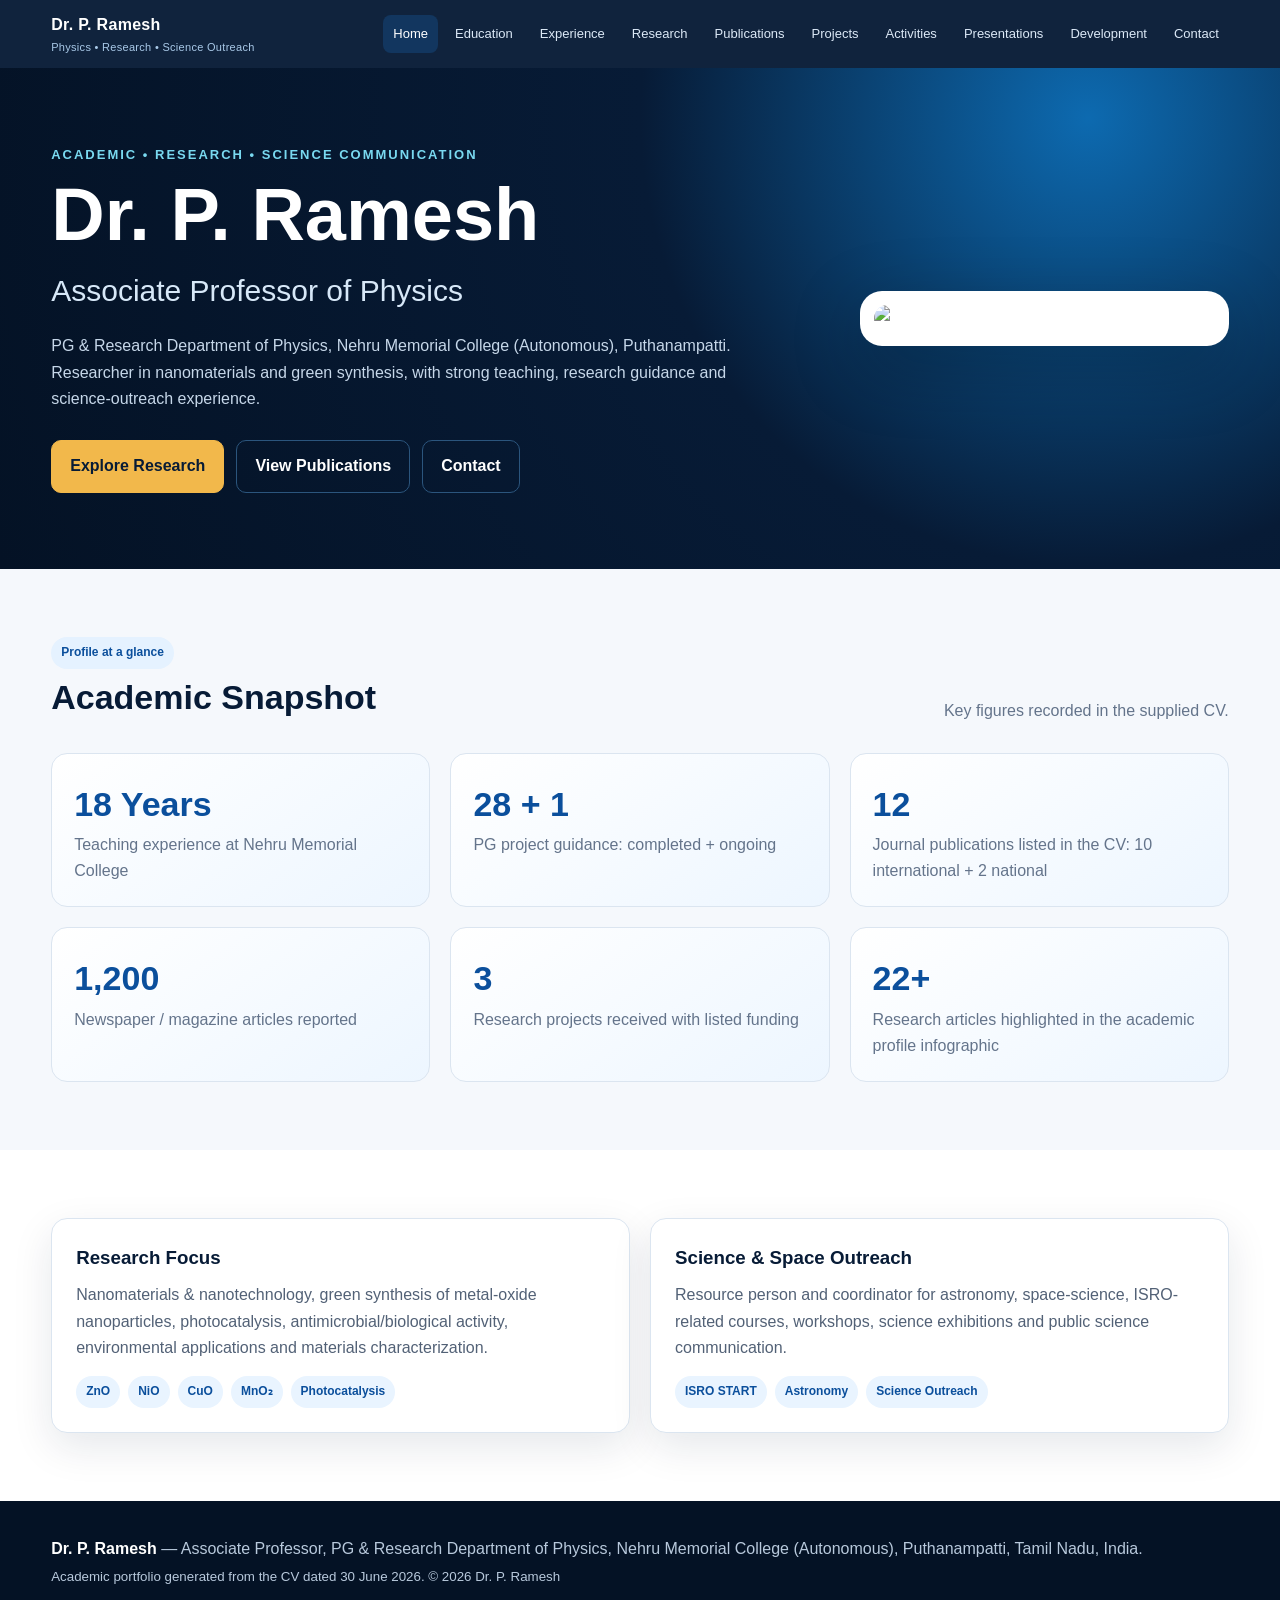
==== index.html @ 6a97613f "Add files via upload" ====
<!doctype html><html lang="en"><head><meta charset="utf-8">
<meta name="viewport" content="width=device-width,initial-scale=1"><meta name="description" content="Academic portfolio of Dr. P. Ramesh">
<title>Home | Dr. P. Ramesh</title><link rel="stylesheet" href="style.css"></head><body>

<nav class="nav"><div class="container inner">
<a class="brand" href="index.html">Dr. P. Ramesh<small>Physics • Research • Science Outreach</small></a>
<div class="navlinks">
<a href="index.html">Home</a><a href="education.html">Education</a><a href="experience.html">Experience</a>
<a href="research.html">Research</a><a href="publications.html">Publications</a><a href="projects.html">Projects</a>
<a href="activities.html">Activities</a><a href="presentations.html">Presentations</a><a href="development.html">Development</a><a href="contact.html">Contact</a>
</div></div></nav>
<main>
<section class="hero"><div class="container hero-grid">
<div><div class="eyebrow">Academic • Research • Science Communication</div>
<h1>Dr. P. Ramesh</h1><h2>Associate Professor of Physics</h2>
<p>PG & Research Department of Physics, Nehru Memorial College (Autonomous), Puthanampatti. Researcher in nanomaterials and green synthesis, with strong teaching, research guidance and science-outreach experience.</p>
<div class="btns"><a class="btn primary" href="research.html">Explore Research</a><a class="btn ghost" href="publications.html">View Publications</a><a class="btn ghost" href="contact.html">Contact</a></div>
</div><div class="profile-card"><img src="assets/profile-infographic.png" alt="Dr. P. Ramesh academic profile"></div>
</div></section>
<section><div class="container"><div class="section-head"><div><span class="kicker">Profile at a glance</span><h2>Academic Snapshot</h2></div><p>Key figures recorded in the supplied CV.</p></div>
<div class="grid">
<div class="stat"><b>18 Years</b><span>Teaching experience at Nehru Memorial College</span></div>
<div class="stat"><b>28 + 1</b><span>PG project guidance: completed + ongoing</span></div>
<div class="stat"><b>12</b><span>Journal publications listed in the CV: 10 international + 2 national</span></div>
<div class="stat"><b>1,200</b><span>Newspaper / magazine articles reported</span></div>
<div class="stat"><b>3</b><span>Research projects received with listed funding</span></div>
<div class="stat"><b>22+</b><span>Research articles highlighted in the academic profile infographic</span></div>
</div></div></section>
<section style="background:#fff"><div class="container grid2">
<div class="card"><h3>Research Focus</h3><p>Nanomaterials & nanotechnology, green synthesis of metal-oxide nanoparticles, photocatalysis, antimicrobial/biological activity, environmental applications and materials characterization.</p><div class="tags"><span class="tag">ZnO</span><span class="tag">NiO</span><span class="tag">CuO</span><span class="tag">MnO₂</span><span class="tag">Photocatalysis</span></div></div>
<div class="card"><h3>Science & Space Outreach</h3><p>Resource person and coordinator for astronomy, space-science, ISRO-related courses, workshops, science exhibitions and public science communication.</p><div class="tags"><span class="tag">ISRO START</span><span class="tag">Astronomy</span><span class="tag">Science Outreach</span></div></div>
</div></section>
</main><footer class="footer"><div class="container">
<strong>Dr. P. Ramesh</strong> — Associate Professor, PG & Research Department of Physics, Nehru Memorial College (Autonomous), Puthanampatti, Tamil Nadu, India.
<br><small>Academic portfolio generated from the CV dated 30 June 2026. © <span id="year"></span> Dr. P. Ramesh</small>
</div></footer><script src="script.js"></script></body></html>
---- style.css ----
:root{
  --navy:#071b36; --blue:#0b4f9c; --cyan:#00a8cc; --gold:#f2b84b;
  --ink:#172033; --muted:#64748b; --bg:#f5f8fc; --white:#fff;
  --line:#dbe5f0; --shadow:0 14px 40px rgba(7,27,54,.10);
}
*{box-sizing:border-box} html{scroll-behavior:smooth}
body{margin:0;font-family:Inter,Segoe UI,Arial,sans-serif;color:var(--ink);background:var(--bg);line-height:1.65}
a{color:inherit;text-decoration:none}
.container{width:min(1180px,92%);margin:auto}
.nav{position:sticky;top:0;z-index:20;background:rgba(7,27,54,.96);backdrop-filter:blur(12px);color:#fff}
.nav .inner{min-height:68px;display:flex;align-items:center;justify-content:space-between;gap:20px}
.brand{font-weight:800;letter-spacing:.3px}.brand small{display:block;color:#a9c9e8;font-weight:500;font-size:11px}
.navlinks{display:flex;gap:7px;flex-wrap:wrap;justify-content:flex-end}
.navlinks a{padding:8px 10px;border-radius:8px;font-size:13px;color:#dce9f7}
.navlinks a:hover,.navlinks a.active{background:#12365f;color:#fff}
.hero{padding:76px 0;background:radial-gradient(circle at 85% 10%,#0d6ab0 0,#071b36 38%,#041225 100%);color:#fff}
.hero-grid{display:grid;grid-template-columns:1.35fr .65fr;gap:44px;align-items:center}
.eyebrow{color:#79d9f0;font-weight:800;letter-spacing:2px;text-transform:uppercase;font-size:13px}
h1{font-size:clamp(42px,6vw,74px);line-height:1.03;margin:12px 0}
.hero h2{font-weight:500;color:#d7e8f8;font-size:clamp(20px,2.5vw,30px);margin:0 0 18px}
.hero p{color:#c6d7e9;max-width:720px}
.btns{display:flex;gap:12px;flex-wrap:wrap;margin-top:28px}
.btn{padding:12px 18px;border-radius:10px;font-weight:800;border:1px solid #2b557d}
.btn.primary{background:var(--gold);color:#071b36;border-color:var(--gold)}
.btn.ghost{background:transparent;color:#fff}
.profile-card{background:#fff;border-radius:22px;padding:14px;box-shadow:0 20px 70px rgba(0,0,0,.25)}
.profile-card img{display:block;width:100%;border-radius:14px}
section{padding:68px 0}
.section-head{display:flex;justify-content:space-between;align-items:end;gap:20px;margin-bottom:28px}
.section-head h2{font-size:34px;margin:0;color:var(--navy)}
.section-head p{margin:0;color:var(--muted);max-width:650px}
.grid{display:grid;grid-template-columns:repeat(3,1fr);gap:20px}
.grid2{display:grid;grid-template-columns:repeat(2,1fr);gap:20px}
.card{background:#fff;border:1px solid var(--line);border-radius:16px;padding:24px;box-shadow:var(--shadow)}
.card h3{margin:0 0 8px;color:var(--navy)} .card p{color:#526176;margin:0}
.stat{padding:22px;border-radius:16px;background:linear-gradient(145deg,#fff,#edf6ff);border:1px solid var(--line)}
.stat b{display:block;font-size:34px;color:var(--blue)} .stat span{color:var(--muted)}
.timeline{position:relative;margin-left:10px;padding-left:28px;border-left:2px solid #cfe0f1}
.item{position:relative;margin-bottom:28px}.item:before{content:"";position:absolute;left:-37px;top:7px;width:14px;height:14px;background:var(--gold);border:3px solid #fff;border-radius:50%;box-shadow:0 0 0 2px var(--blue)}
.item .date{font-weight:800;color:var(--blue);font-size:13px}.item h3{margin:4px 0}
.tags{display:flex;flex-wrap:wrap;gap:8px;margin-top:15px}.tag{padding:6px 10px;border-radius:999px;background:#e9f4ff;color:#0b4f9c;font-size:12px;font-weight:700}
.pub{padding:22px;background:#fff;border:1px solid var(--line);border-radius:14px;margin-bottom:14px}
.pub h3{margin:0 0 7px;font-size:18px;color:var(--navy)} .pub p{margin:0;color:#59677b}
.pub a{color:var(--blue);font-weight:700}
.table-wrap{overflow:auto}.table{width:100%;border-collapse:collapse;background:#fff;border-radius:14px;overflow:hidden}
.table th,.table td{padding:13px;border-bottom:1px solid var(--line);text-align:left;vertical-align:top}.table th{background:#edf5fc;color:var(--navy)}
.footer{background:#041225;color:#b8c9dc;padding:35px 0}.footer strong{color:#fff}
.kicker{display:inline-block;color:#0b4f9c;background:#e5f2ff;padding:6px 10px;border-radius:999px;font-size:12px;font-weight:800}
.list{padding-left:20px}.list li{margin:8px 0}
.quote{border-left:4px solid var(--gold);padding:18px 22px;background:#eef6ff;border-radius:0 12px 12px 0;color:#29415d;font-style:italic}
.notice{padding:15px 18px;background:#fff8e7;border:1px solid #f5dfaa;border-radius:12px;color:#684e17}
@media(max-width:850px){.hero-grid,.grid,.grid2{grid-template-columns:1fr}.nav .inner{align-items:flex-start;padding:12px 0}.navlinks{max-height:130px;overflow:auto}.hero{padding:55px 0}.section-head{display:block}.section-head p{margin-top:8px}}
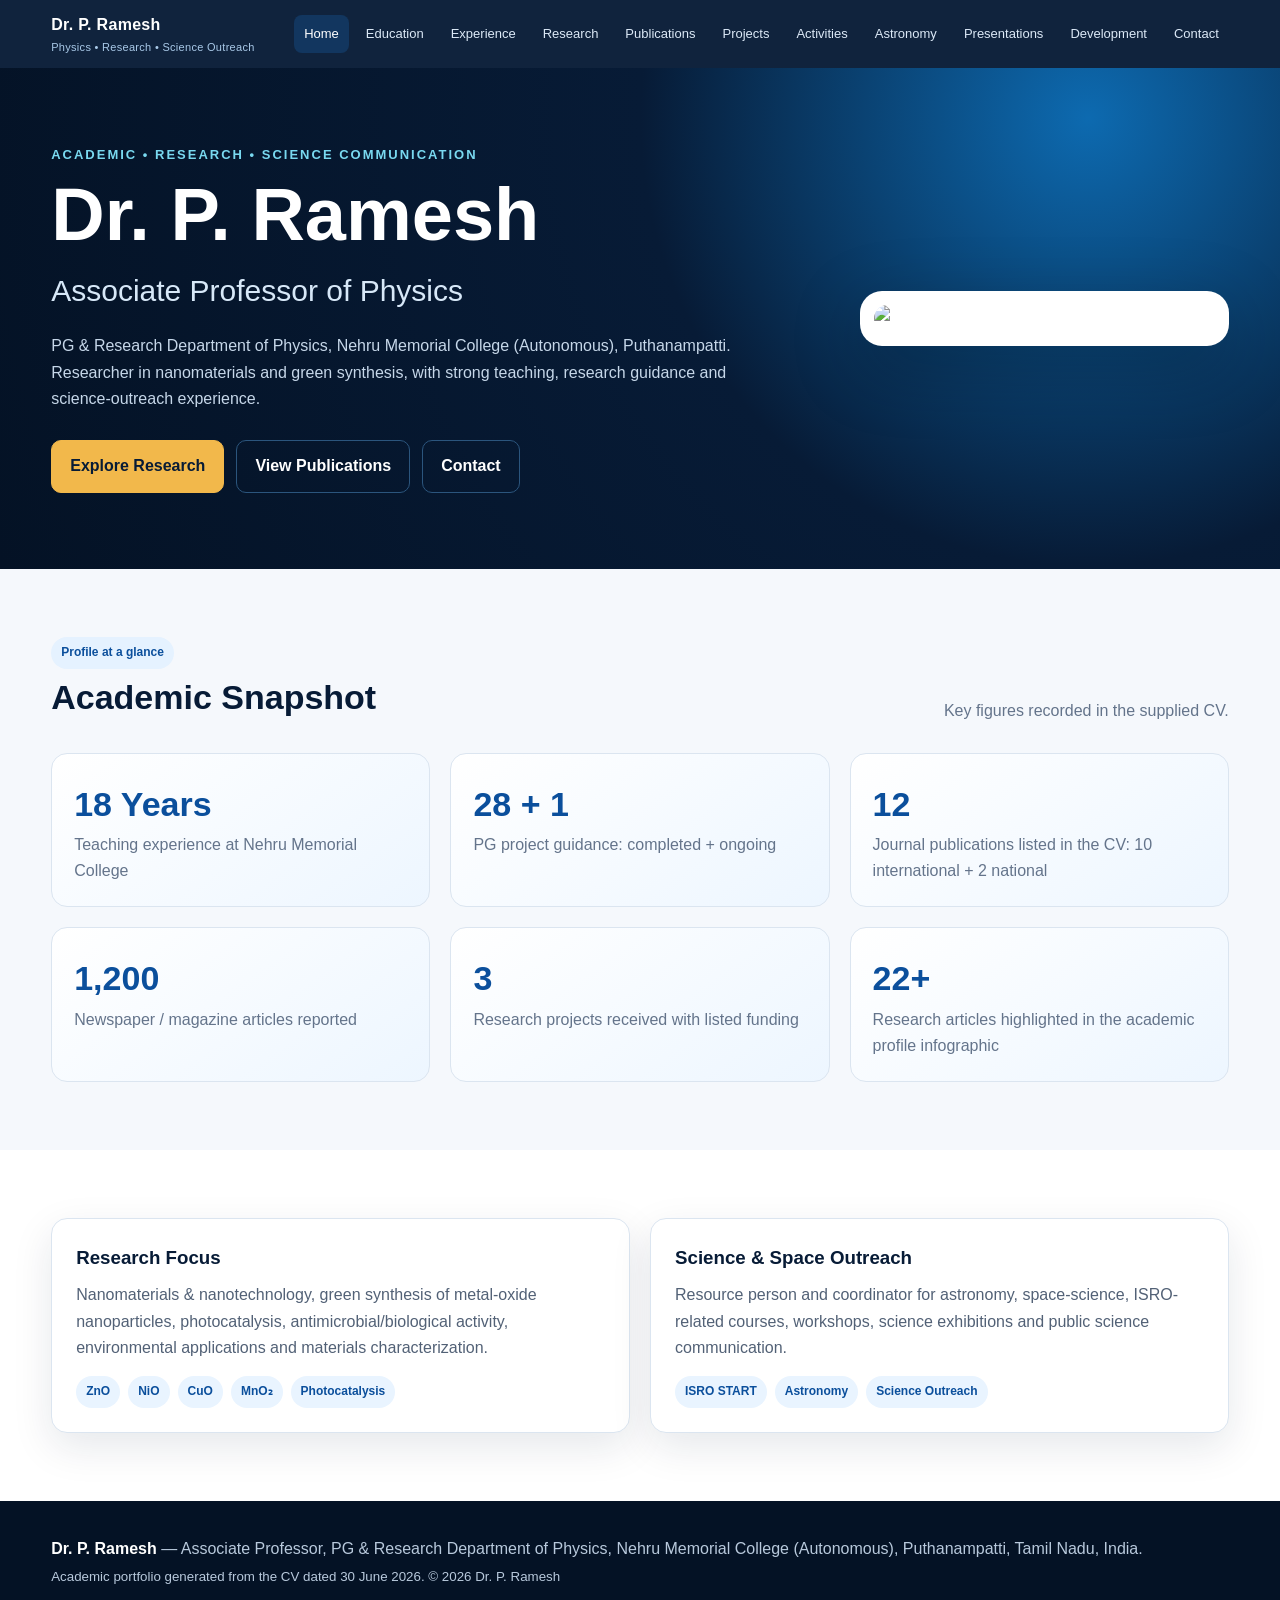
==== commit bc597414: "Add files via upload" ====
--- a/index.html
+++ b/index.html
@@ -7,7 +7,7 @@
 <div class="navlinks">
 <a href="index.html">Home</a><a href="education.html">Education</a><a href="experience.html">Experience</a>
 <a href="research.html">Research</a><a href="publications.html">Publications</a><a href="projects.html">Projects</a>
-<a href="activities.html">Activities</a><a href="presentations.html">Presentations</a><a href="development.html">Development</a><a href="contact.html">Contact</a>
+<a href="activities.html">Activities</a><a href="astronomy.html">Astronomy</a><a href="presentations.html">Presentations</a><a href="development.html">Development</a><a href="contact.html">Contact</a>
 </div></div></nav>
 <main>
 <section class="hero"><div class="container hero-grid">
--- a/style.css
+++ b/style.css
@@ -51,3 +51,5 @@
 .quote{border-left:4px solid var(--gold);padding:18px 22px;background:#eef6ff;border-radius:0 12px 12px 0;color:#29415d;font-style:italic}
 .notice{padding:15px 18px;background:#fff8e7;border:1px solid #f5dfaa;border-radius:12px;color:#684e17}
 @media(max-width:850px){.hero-grid,.grid,.grid2{grid-template-columns:1fr}.nav .inner{align-items:flex-start;padding:12px 0}.navlinks{max-height:130px;overflow:auto}.hero{padding:55px 0}.section-head{display:block}.section-head p{margin-top:8px}}
+
+.astrohero{padding:68px 0;background:radial-gradient(circle at 78% 15%,#174e80,#061a33 48%,#010914);color:#fff}.astrohero p{max-width:820px;color:#c7d9eb}.astrostats{display:grid;grid-template-columns:repeat(4,1fr);gap:14px;margin-top:28px}.astrostats div{padding:17px;border:1px solid #2b4e70;background:rgba(255,255,255,.07);border-radius:13px}.astrostats b{display:block;color:#f2bd4d;font-size:27px}.astrostats span{font-size:12px;color:#bdd0e2}.astrogrid{display:grid;grid-template-columns:repeat(3,1fr);gap:17px}.astrocard{background:#fff;border:1px solid #d9e5f0;border-radius:15px;padding:19px;box-shadow:0 12px 34px rgba(6,26,51,.09);position:relative}.astrocard:before{content:"";position:absolute;left:0;top:0;bottom:0;width:4px;background:linear-gradient(#09a7c7,#f2bd4d)}.astrodate{font-size:11px;font-weight:800;color:#0a5aa8}.astrocard h3{font-size:17px;line-height:1.35;color:#061a33;margin:6px 0}.astroplace{font-weight:700;color:#526176;font-size:12px}.astrocard p{font-size:13px;color:#64748b;margin:7px 0}@media(max-width:900px){.astrogrid{grid-template-columns:1fr 1fr}.astrostats{grid-template-columns:1fr 1fr}}@media(max-width:600px){.astrogrid{grid-template-columns:1fr}}
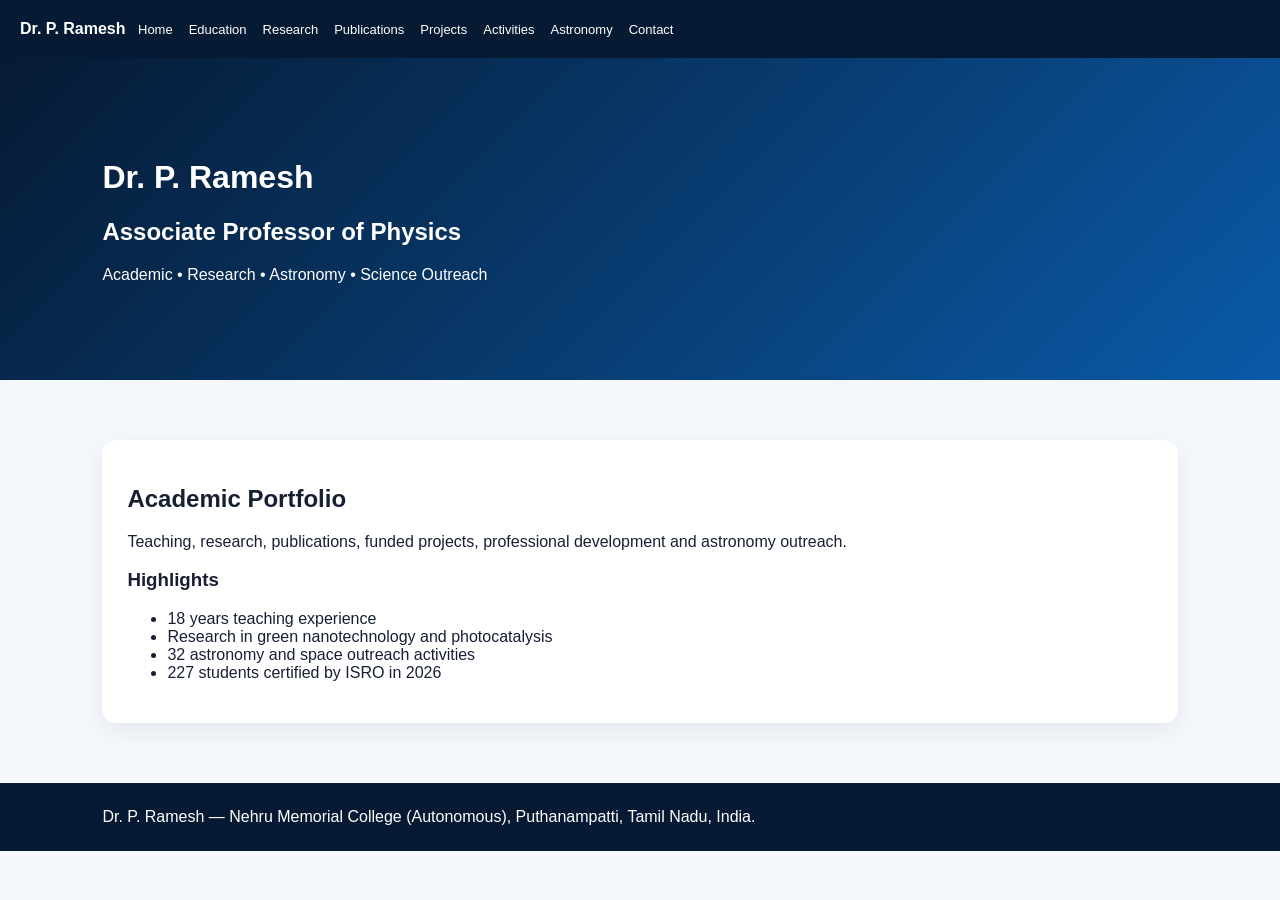
==== commit 3018c4be: "Add files via upload" ====
--- a/index.html
+++ b/index.html
@@ -1,36 +1 @@
-<!doctype html><html lang="en"><head><meta charset="utf-8">
-<meta name="viewport" content="width=device-width,initial-scale=1"><meta name="description" content="Academic portfolio of Dr. P. Ramesh">
-<title>Home | Dr. P. Ramesh</title><link rel="stylesheet" href="style.css"></head><body>
-
-<nav class="nav"><div class="container inner">
-<a class="brand" href="index.html">Dr. P. Ramesh<small>Physics • Research • Science Outreach</small></a>
-<div class="navlinks">
-<a href="index.html">Home</a><a href="education.html">Education</a><a href="experience.html">Experience</a>
-<a href="research.html">Research</a><a href="publications.html">Publications</a><a href="projects.html">Projects</a>
-<a href="activities.html">Activities</a><a href="astronomy.html">Astronomy</a><a href="presentations.html">Presentations</a><a href="development.html">Development</a><a href="contact.html">Contact</a>
-</div></div></nav>
-<main>
-<section class="hero"><div class="container hero-grid">
-<div><div class="eyebrow">Academic • Research • Science Communication</div>
-<h1>Dr. P. Ramesh</h1><h2>Associate Professor of Physics</h2>
-<p>PG & Research Department of Physics, Nehru Memorial College (Autonomous), Puthanampatti. Researcher in nanomaterials and green synthesis, with strong teaching, research guidance and science-outreach experience.</p>
-<div class="btns"><a class="btn primary" href="research.html">Explore Research</a><a class="btn ghost" href="publications.html">View Publications</a><a class="btn ghost" href="contact.html">Contact</a></div>
-</div><div class="profile-card"><img src="assets/profile-infographic.png" alt="Dr. P. Ramesh academic profile"></div>
-</div></section>
-<section><div class="container"><div class="section-head"><div><span class="kicker">Profile at a glance</span><h2>Academic Snapshot</h2></div><p>Key figures recorded in the supplied CV.</p></div>
-<div class="grid">
-<div class="stat"><b>18 Years</b><span>Teaching experience at Nehru Memorial College</span></div>
-<div class="stat"><b>28 + 1</b><span>PG project guidance: completed + ongoing</span></div>
-<div class="stat"><b>12</b><span>Journal publications listed in the CV: 10 international + 2 national</span></div>
-<div class="stat"><b>1,200</b><span>Newspaper / magazine articles reported</span></div>
-<div class="stat"><b>3</b><span>Research projects received with listed funding</span></div>
-<div class="stat"><b>22+</b><span>Research articles highlighted in the academic profile infographic</span></div>
-</div></div></section>
-<section style="background:#fff"><div class="container grid2">
-<div class="card"><h3>Research Focus</h3><p>Nanomaterials & nanotechnology, green synthesis of metal-oxide nanoparticles, photocatalysis, antimicrobial/biological activity, environmental applications and materials characterization.</p><div class="tags"><span class="tag">ZnO</span><span class="tag">NiO</span><span class="tag">CuO</span><span class="tag">MnO₂</span><span class="tag">Photocatalysis</span></div></div>
-<div class="card"><h3>Science & Space Outreach</h3><p>Resource person and coordinator for astronomy, space-science, ISRO-related courses, workshops, science exhibitions and public science communication.</p><div class="tags"><span class="tag">ISRO START</span><span class="tag">Astronomy</span><span class="tag">Science Outreach</span></div></div>
-</div></section>
-</main><footer class="footer"><div class="container">
-<strong>Dr. P. Ramesh</strong> — Associate Professor, PG & Research Department of Physics, Nehru Memorial College (Autonomous), Puthanampatti, Tamil Nadu, India.
-<br><small>Academic portfolio generated from the CV dated 30 June 2026. © <span id="year"></span> Dr. P. Ramesh</small>
-</div></footer><script src="script.js"></script></body></html>+<!doctype html><html><head><meta charset="utf-8"><meta name="viewport" content="width=device-width,initial-scale=1"><title>Dr. P. Ramesh Portfolio</title><style>body{font-family:Arial;margin:0;background:#f4f8fc;color:#172033}nav{background:#061a33;padding:20px;color:white}nav a{color:white;margin:8px;text-decoration:none;font-size:13px}.hero{padding:80px 8%;background:linear-gradient(135deg,#061a33,#0a5aa8);color:white}section{padding:45px 8%}.card{background:white;padding:25px;margin:15px 0;border-radius:14px;box-shadow:0 8px 25px #0001}.social{display:grid;grid-template-columns:repeat(3,1fr);gap:12px}.social a{padding:16px;background:#eef5fb;border-radius:10px;text-decoration:none;font-weight:bold;color:#064d8e}.social a:hover{background:#0a5aa8;color:white}@media(max-width:700px){.social{grid-template-columns:1fr}}footer{background:#061a33;color:white;padding:25px 8%}</style></head><body><nav><b>Dr. P. Ramesh</b> <a href="index.html">Home</a><a href="education.html">Education</a><a href="research.html">Research</a><a href="publications.html">Publications</a><a href="projects.html">Projects</a><a href="activities.html">Activities</a><a href="astronomy.html">Astronomy</a><a href="contact.html">Contact</a></nav><div class="hero"><h1>Dr. P. Ramesh</h1><h2>Associate Professor of Physics</h2><p>Academic • Research • Astronomy • Science Outreach</p></div><section><div class="card"><h2>Academic Portfolio</h2><p>Teaching, research, publications, funded projects, professional development and astronomy outreach.</p><h3>Highlights</h3><ul><li>18 years teaching experience</li><li>Research in green nanotechnology and photocatalysis</li><li>32 astronomy and space outreach activities</li><li>227 students certified by ISRO in 2026</li></ul></div></section><footer>Dr. P. Ramesh — Nehru Memorial College (Autonomous), Puthanampatti, Tamil Nadu, India.</footer></body></html>
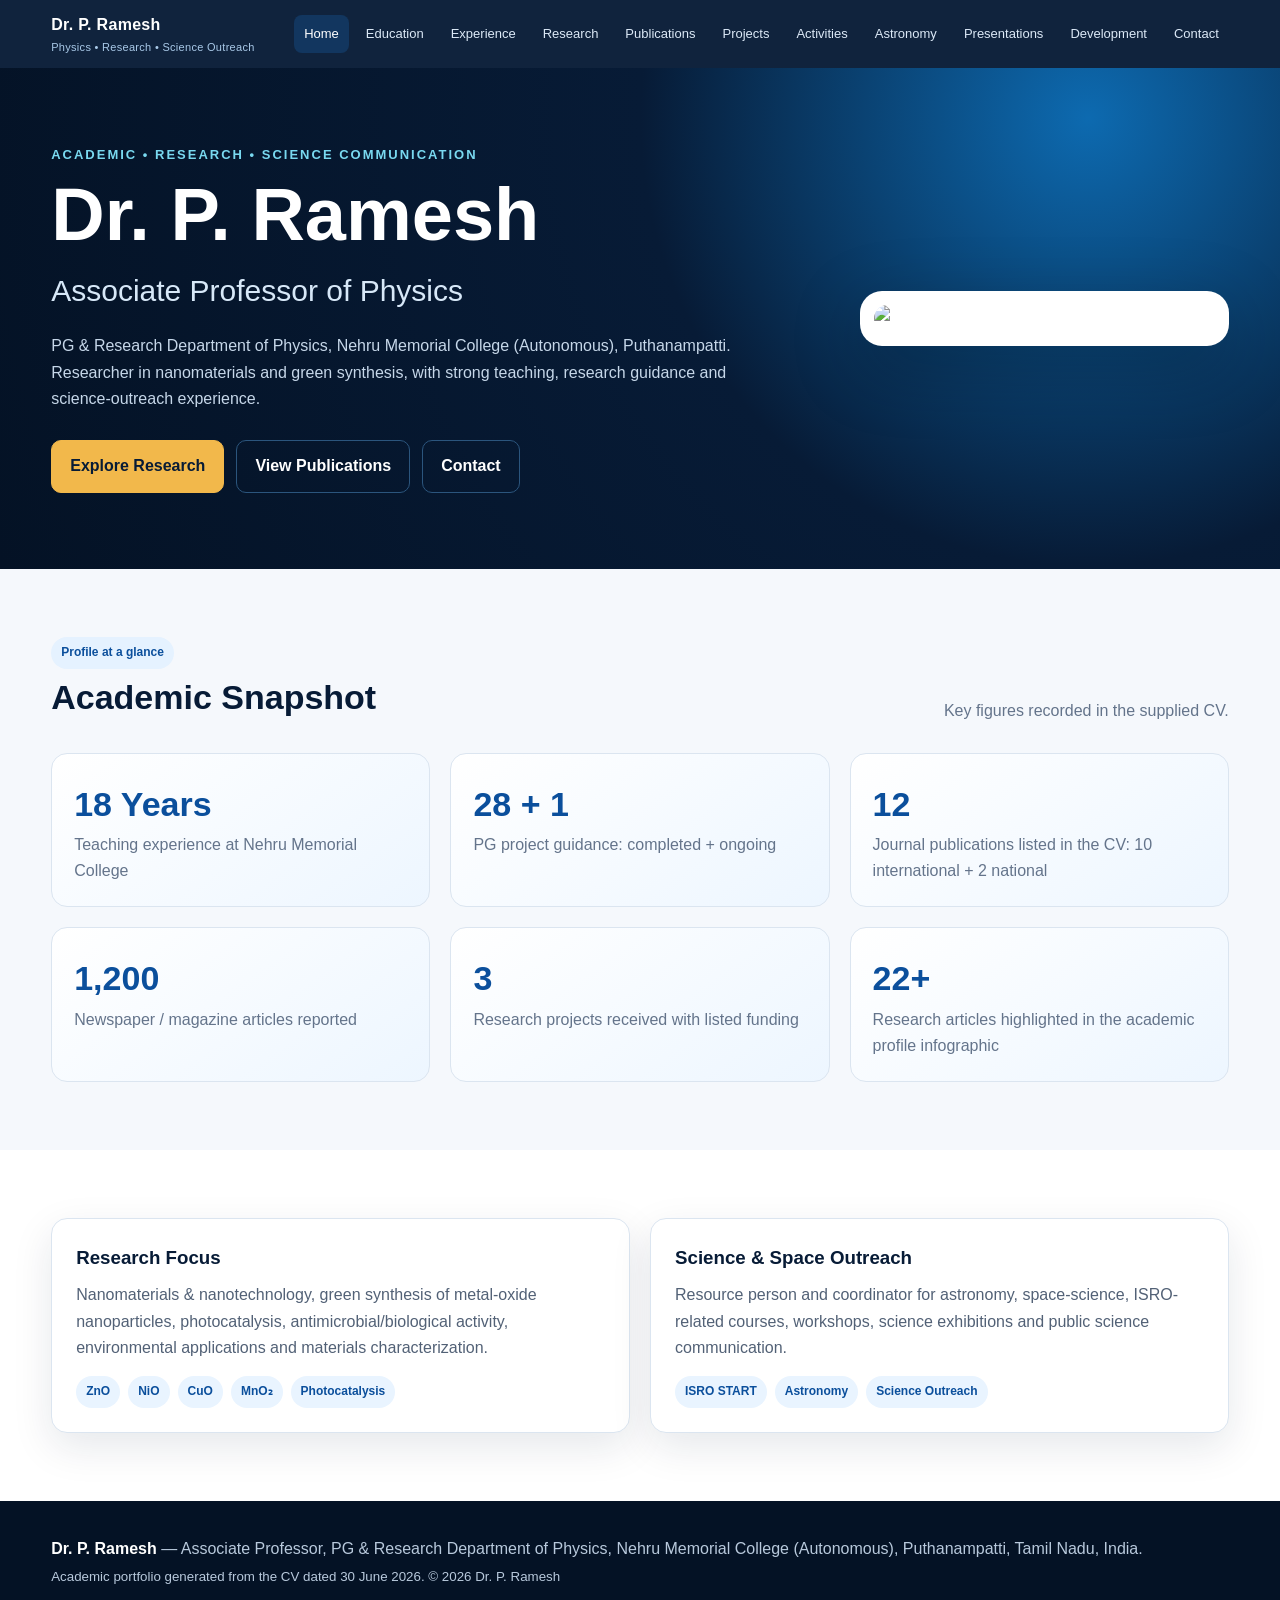
==== commit 254a1487: "Add files via upload" ====
--- a/index.html
+++ b/index.html
@@ -1 +1,36 @@
-<!doctype html><html><head><meta charset="utf-8"><meta name="viewport" content="width=device-width,initial-scale=1"><title>Dr. P. Ramesh Portfolio</title><style>body{font-family:Arial;margin:0;background:#f4f8fc;color:#172033}nav{background:#061a33;padding:20px;color:white}nav a{color:white;margin:8px;text-decoration:none;font-size:13px}.hero{padding:80px 8%;background:linear-gradient(135deg,#061a33,#0a5aa8);color:white}section{padding:45px 8%}.card{background:white;padding:25px;margin:15px 0;border-radius:14px;box-shadow:0 8px 25px #0001}.social{display:grid;grid-template-columns:repeat(3,1fr);gap:12px}.social a{padding:16px;background:#eef5fb;border-radius:10px;text-decoration:none;font-weight:bold;color:#064d8e}.social a:hover{background:#0a5aa8;color:white}@media(max-width:700px){.social{grid-template-columns:1fr}}footer{background:#061a33;color:white;padding:25px 8%}</style></head><body><nav><b>Dr. P. Ramesh</b> <a href="index.html">Home</a><a href="education.html">Education</a><a href="research.html">Research</a><a href="publications.html">Publications</a><a href="projects.html">Projects</a><a href="activities.html">Activities</a><a href="astronomy.html">Astronomy</a><a href="contact.html">Contact</a></nav><div class="hero"><h1>Dr. P. Ramesh</h1><h2>Associate Professor of Physics</h2><p>Academic • Research • Astronomy • Science Outreach</p></div><section><div class="card"><h2>Academic Portfolio</h2><p>Teaching, research, publications, funded projects, professional development and astronomy outreach.</p><h3>Highlights</h3><ul><li>18 years teaching experience</li><li>Research in green nanotechnology and photocatalysis</li><li>32 astronomy and space outreach activities</li><li>227 students certified by ISRO in 2026</li></ul></div></section><footer>Dr. P. Ramesh — Nehru Memorial College (Autonomous), Puthanampatti, Tamil Nadu, India.</footer></body></html>
+<!doctype html><html lang="en"><head><meta charset="utf-8">
+<meta name="viewport" content="width=device-width,initial-scale=1"><meta name="description" content="Academic portfolio of Dr. P. Ramesh">
+<title>Home | Dr. P. Ramesh</title><link rel="stylesheet" href="style.css"></head><body>
+
+<nav class="nav"><div class="container inner">
+<a class="brand" href="index.html">Dr. P. Ramesh<small>Physics • Research • Science Outreach</small></a>
+<div class="navlinks">
+<a href="index.html">Home</a><a href="education.html">Education</a><a href="experience.html">Experience</a>
+<a href="research.html">Research</a><a href="publications.html">Publications</a><a href="projects.html">Projects</a>
+<a href="activities.html">Activities</a><a href="astronomy.html">Astronomy</a><a href="presentations.html">Presentations</a><a href="development.html">Development</a><a href="contact.html">Contact</a>
+</div></div></nav>
+<main>
+<section class="hero"><div class="container hero-grid">
+<div><div class="eyebrow">Academic • Research • Science Communication</div>
+<h1>Dr. P. Ramesh</h1><h2>Associate Professor of Physics</h2>
+<p>PG & Research Department of Physics, Nehru Memorial College (Autonomous), Puthanampatti. Researcher in nanomaterials and green synthesis, with strong teaching, research guidance and science-outreach experience.</p>
+<div class="btns"><a class="btn primary" href="research.html">Explore Research</a><a class="btn ghost" href="publications.html">View Publications</a><a class="btn ghost" href="contact.html">Contact</a></div>
+</div><div class="profile-card"><img src="assets/profile-infographic.png" alt="Dr. P. Ramesh academic profile"></div>
+</div></section>
+<section><div class="container"><div class="section-head"><div><span class="kicker">Profile at a glance</span><h2>Academic Snapshot</h2></div><p>Key figures recorded in the supplied CV.</p></div>
+<div class="grid">
+<div class="stat"><b>18 Years</b><span>Teaching experience at Nehru Memorial College</span></div>
+<div class="stat"><b>28 + 1</b><span>PG project guidance: completed + ongoing</span></div>
+<div class="stat"><b>12</b><span>Journal publications listed in the CV: 10 international + 2 national</span></div>
+<div class="stat"><b>1,200</b><span>Newspaper / magazine articles reported</span></div>
+<div class="stat"><b>3</b><span>Research projects received with listed funding</span></div>
+<div class="stat"><b>22+</b><span>Research articles highlighted in the academic profile infographic</span></div>
+</div></div></section>
+<section style="background:#fff"><div class="container grid2">
+<div class="card"><h3>Research Focus</h3><p>Nanomaterials & nanotechnology, green synthesis of metal-oxide nanoparticles, photocatalysis, antimicrobial/biological activity, environmental applications and materials characterization.</p><div class="tags"><span class="tag">ZnO</span><span class="tag">NiO</span><span class="tag">CuO</span><span class="tag">MnO₂</span><span class="tag">Photocatalysis</span></div></div>
+<div class="card"><h3>Science & Space Outreach</h3><p>Resource person and coordinator for astronomy, space-science, ISRO-related courses, workshops, science exhibitions and public science communication.</p><div class="tags"><span class="tag">ISRO START</span><span class="tag">Astronomy</span><span class="tag">Science Outreach</span></div></div>
+</div></section>
+</main><footer class="footer"><div class="container">
+<strong>Dr. P. Ramesh</strong> — Associate Professor, PG & Research Department of Physics, Nehru Memorial College (Autonomous), Puthanampatti, Tamil Nadu, India.
+<br><small>Academic portfolio generated from the CV dated 30 June 2026. © <span id="year"></span> Dr. P. Ramesh</small>
+</div></footer><script src="script.js"></script></body></html>
--- a/style.css
+++ b/style.css
@@ -0,0 +1,55 @@
+
+:root{
+  --navy:#071b36; --blue:#0b4f9c; --cyan:#00a8cc; --gold:#f2b84b;
+  --ink:#172033; --muted:#64748b; --bg:#f5f8fc; --white:#fff;
+  --line:#dbe5f0; --shadow:0 14px 40px rgba(7,27,54,.10);
+}
+*{box-sizing:border-box} html{scroll-behavior:smooth}
+body{margin:0;font-family:Inter,Segoe UI,Arial,sans-serif;color:var(--ink);background:var(--bg);line-height:1.65}
+a{color:inherit;text-decoration:none}
+.container{width:min(1180px,92%);margin:auto}
+.nav{position:sticky;top:0;z-index:20;background:rgba(7,27,54,.96);backdrop-filter:blur(12px);color:#fff}
+.nav .inner{min-height:68px;display:flex;align-items:center;justify-content:space-between;gap:20px}
+.brand{font-weight:800;letter-spacing:.3px}.brand small{display:block;color:#a9c9e8;font-weight:500;font-size:11px}
+.navlinks{display:flex;gap:7px;flex-wrap:wrap;justify-content:flex-end}
+.navlinks a{padding:8px 10px;border-radius:8px;font-size:13px;color:#dce9f7}
+.navlinks a:hover,.navlinks a.active{background:#12365f;color:#fff}
+.hero{padding:76px 0;background:radial-gradient(circle at 85% 10%,#0d6ab0 0,#071b36 38%,#041225 100%);color:#fff}
+.hero-grid{display:grid;grid-template-columns:1.35fr .65fr;gap:44px;align-items:center}
+.eyebrow{color:#79d9f0;font-weight:800;letter-spacing:2px;text-transform:uppercase;font-size:13px}
+h1{font-size:clamp(42px,6vw,74px);line-height:1.03;margin:12px 0}
+.hero h2{font-weight:500;color:#d7e8f8;font-size:clamp(20px,2.5vw,30px);margin:0 0 18px}
+.hero p{color:#c6d7e9;max-width:720px}
+.btns{display:flex;gap:12px;flex-wrap:wrap;margin-top:28px}
+.btn{padding:12px 18px;border-radius:10px;font-weight:800;border:1px solid #2b557d}
+.btn.primary{background:var(--gold);color:#071b36;border-color:var(--gold)}
+.btn.ghost{background:transparent;color:#fff}
+.profile-card{background:#fff;border-radius:22px;padding:14px;box-shadow:0 20px 70px rgba(0,0,0,.25)}
+.profile-card img{display:block;width:100%;border-radius:14px}
+section{padding:68px 0}
+.section-head{display:flex;justify-content:space-between;align-items:end;gap:20px;margin-bottom:28px}
+.section-head h2{font-size:34px;margin:0;color:var(--navy)}
+.section-head p{margin:0;color:var(--muted);max-width:650px}
+.grid{display:grid;grid-template-columns:repeat(3,1fr);gap:20px}
+.grid2{display:grid;grid-template-columns:repeat(2,1fr);gap:20px}
+.card{background:#fff;border:1px solid var(--line);border-radius:16px;padding:24px;box-shadow:var(--shadow)}
+.card h3{margin:0 0 8px;color:var(--navy)} .card p{color:#526176;margin:0}
+.stat{padding:22px;border-radius:16px;background:linear-gradient(145deg,#fff,#edf6ff);border:1px solid var(--line)}
+.stat b{display:block;font-size:34px;color:var(--blue)} .stat span{color:var(--muted)}
+.timeline{position:relative;margin-left:10px;padding-left:28px;border-left:2px solid #cfe0f1}
+.item{position:relative;margin-bottom:28px}.item:before{content:"";position:absolute;left:-37px;top:7px;width:14px;height:14px;background:var(--gold);border:3px solid #fff;border-radius:50%;box-shadow:0 0 0 2px var(--blue)}
+.item .date{font-weight:800;color:var(--blue);font-size:13px}.item h3{margin:4px 0}
+.tags{display:flex;flex-wrap:wrap;gap:8px;margin-top:15px}.tag{padding:6px 10px;border-radius:999px;background:#e9f4ff;color:#0b4f9c;font-size:12px;font-weight:700}
+.pub{padding:22px;background:#fff;border:1px solid var(--line);border-radius:14px;margin-bottom:14px}
+.pub h3{margin:0 0 7px;font-size:18px;color:var(--navy)} .pub p{margin:0;color:#59677b}
+.pub a{color:var(--blue);font-weight:700}
+.table-wrap{overflow:auto}.table{width:100%;border-collapse:collapse;background:#fff;border-radius:14px;overflow:hidden}
+.table th,.table td{padding:13px;border-bottom:1px solid var(--line);text-align:left;vertical-align:top}.table th{background:#edf5fc;color:var(--navy)}
+.footer{background:#041225;color:#b8c9dc;padding:35px 0}.footer strong{color:#fff}
+.kicker{display:inline-block;color:#0b4f9c;background:#e5f2ff;padding:6px 10px;border-radius:999px;font-size:12px;font-weight:800}
+.list{padding-left:20px}.list li{margin:8px 0}
+.quote{border-left:4px solid var(--gold);padding:18px 22px;background:#eef6ff;border-radius:0 12px 12px 0;color:#29415d;font-style:italic}
+.notice{padding:15px 18px;background:#fff8e7;border:1px solid #f5dfaa;border-radius:12px;color:#684e17}
+@media(max-width:850px){.hero-grid,.grid,.grid2{grid-template-columns:1fr}.nav .inner{align-items:flex-start;padding:12px 0}.navlinks{max-height:130px;overflow:auto}.hero{padding:55px 0}.section-head{display:block}.section-head p{margin-top:8px}}
+
+.astrohero{padding:68px 0;background:radial-gradient(circle at 78% 15%,#174e80,#061a33 48%,#010914);color:#fff}.astrohero p{max-width:820px;color:#c7d9eb}.astrostats{display:grid;grid-template-columns:repeat(4,1fr);gap:14px;margin-top:28px}.astrostats div{padding:17px;border:1px solid #2b4e70;background:rgba(255,255,255,.07);border-radius:13px}.astrostats b{display:block;color:#f2bd4d;font-size:27px}.astrostats span{font-size:12px;color:#bdd0e2}.astrogrid{display:grid;grid-template-columns:repeat(3,1fr);gap:17px}.astrocard{background:#fff;border:1px solid #d9e5f0;border-radius:15px;padding:19px;box-shadow:0 12px 34px rgba(6,26,51,.09);position:relative}.astrocard:before{content:"";position:absolute;left:0;top:0;bottom:0;width:4px;background:linear-gradient(#09a7c7,#f2bd4d)}.astrodate{font-size:11px;font-weight:800;color:#0a5aa8}.astrocard h3{font-size:17px;line-height:1.35;color:#061a33;margin:6px 0}.astroplace{font-weight:700;color:#526176;font-size:12px}.astrocard p{font-size:13px;color:#64748b;margin:7px 0}@media(max-width:900px){.astrogrid{grid-template-columns:1fr 1fr}.astrostats{grid-template-columns:1fr 1fr}}@media(max-width:600px){.astrogrid{grid-template-columns:1fr}}
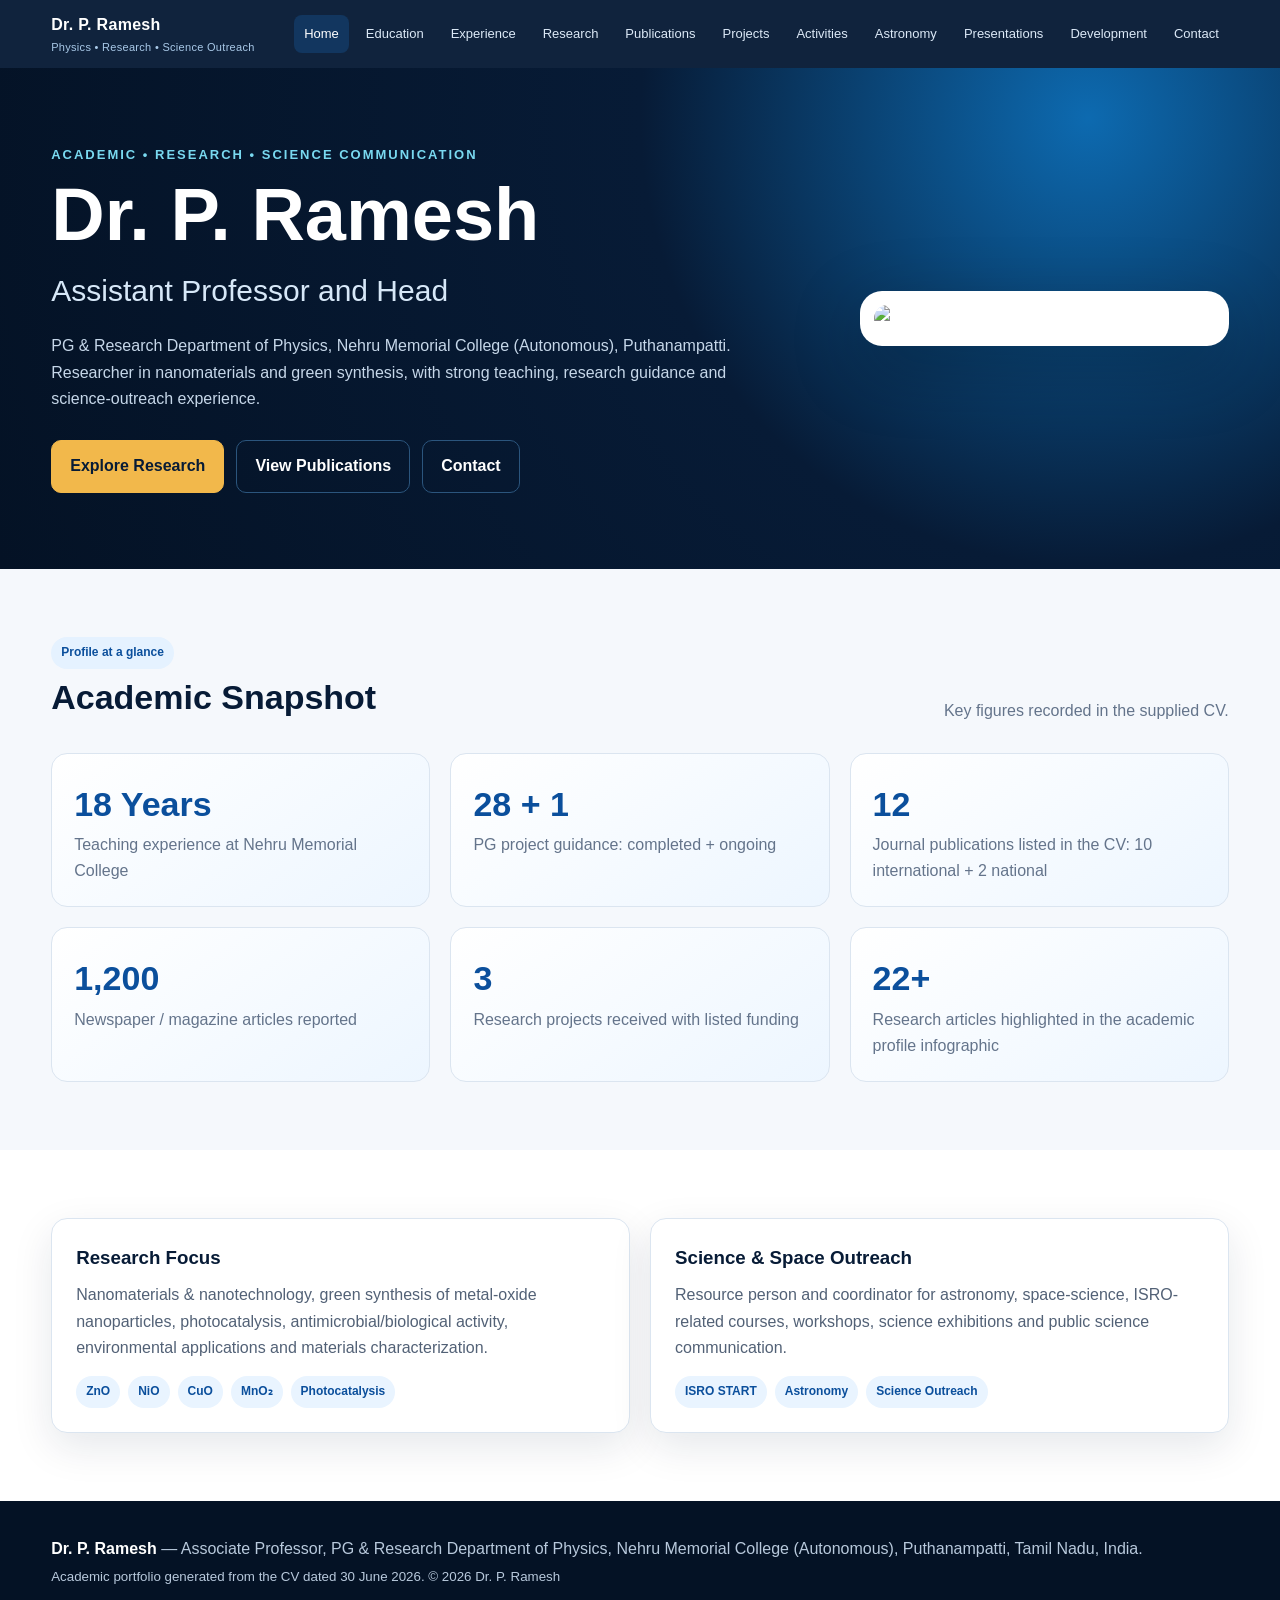
==== commit 3dcf4c1c: "Update index.html" ====
--- a/index.html
+++ b/index.html
@@ -12,7 +12,7 @@
 <main>
 <section class="hero"><div class="container hero-grid">
 <div><div class="eyebrow">Academic • Research • Science Communication</div>
-<h1>Dr. P. Ramesh</h1><h2>Associate Professor of Physics</h2>
+<h1>Dr. P. Ramesh</h1><h2>Assistant Professor and Head </h2>
 <p>PG & Research Department of Physics, Nehru Memorial College (Autonomous), Puthanampatti. Researcher in nanomaterials and green synthesis, with strong teaching, research guidance and science-outreach experience.</p>
 <div class="btns"><a class="btn primary" href="research.html">Explore Research</a><a class="btn ghost" href="publications.html">View Publications</a><a class="btn ghost" href="contact.html">Contact</a></div>
 </div><div class="profile-card"><img src="assets/profile-infographic.png" alt="Dr. P. Ramesh academic profile"></div>
@@ -33,4 +33,4 @@
 </main><footer class="footer"><div class="container">
 <strong>Dr. P. Ramesh</strong> — Associate Professor, PG & Research Department of Physics, Nehru Memorial College (Autonomous), Puthanampatti, Tamil Nadu, India.
 <br><small>Academic portfolio generated from the CV dated 30 June 2026. © <span id="year"></span> Dr. P. Ramesh</small>
-</div></footer><script src="script.js"></script></body></html>+</div></footer><script src="script.js"></script></body></html>
